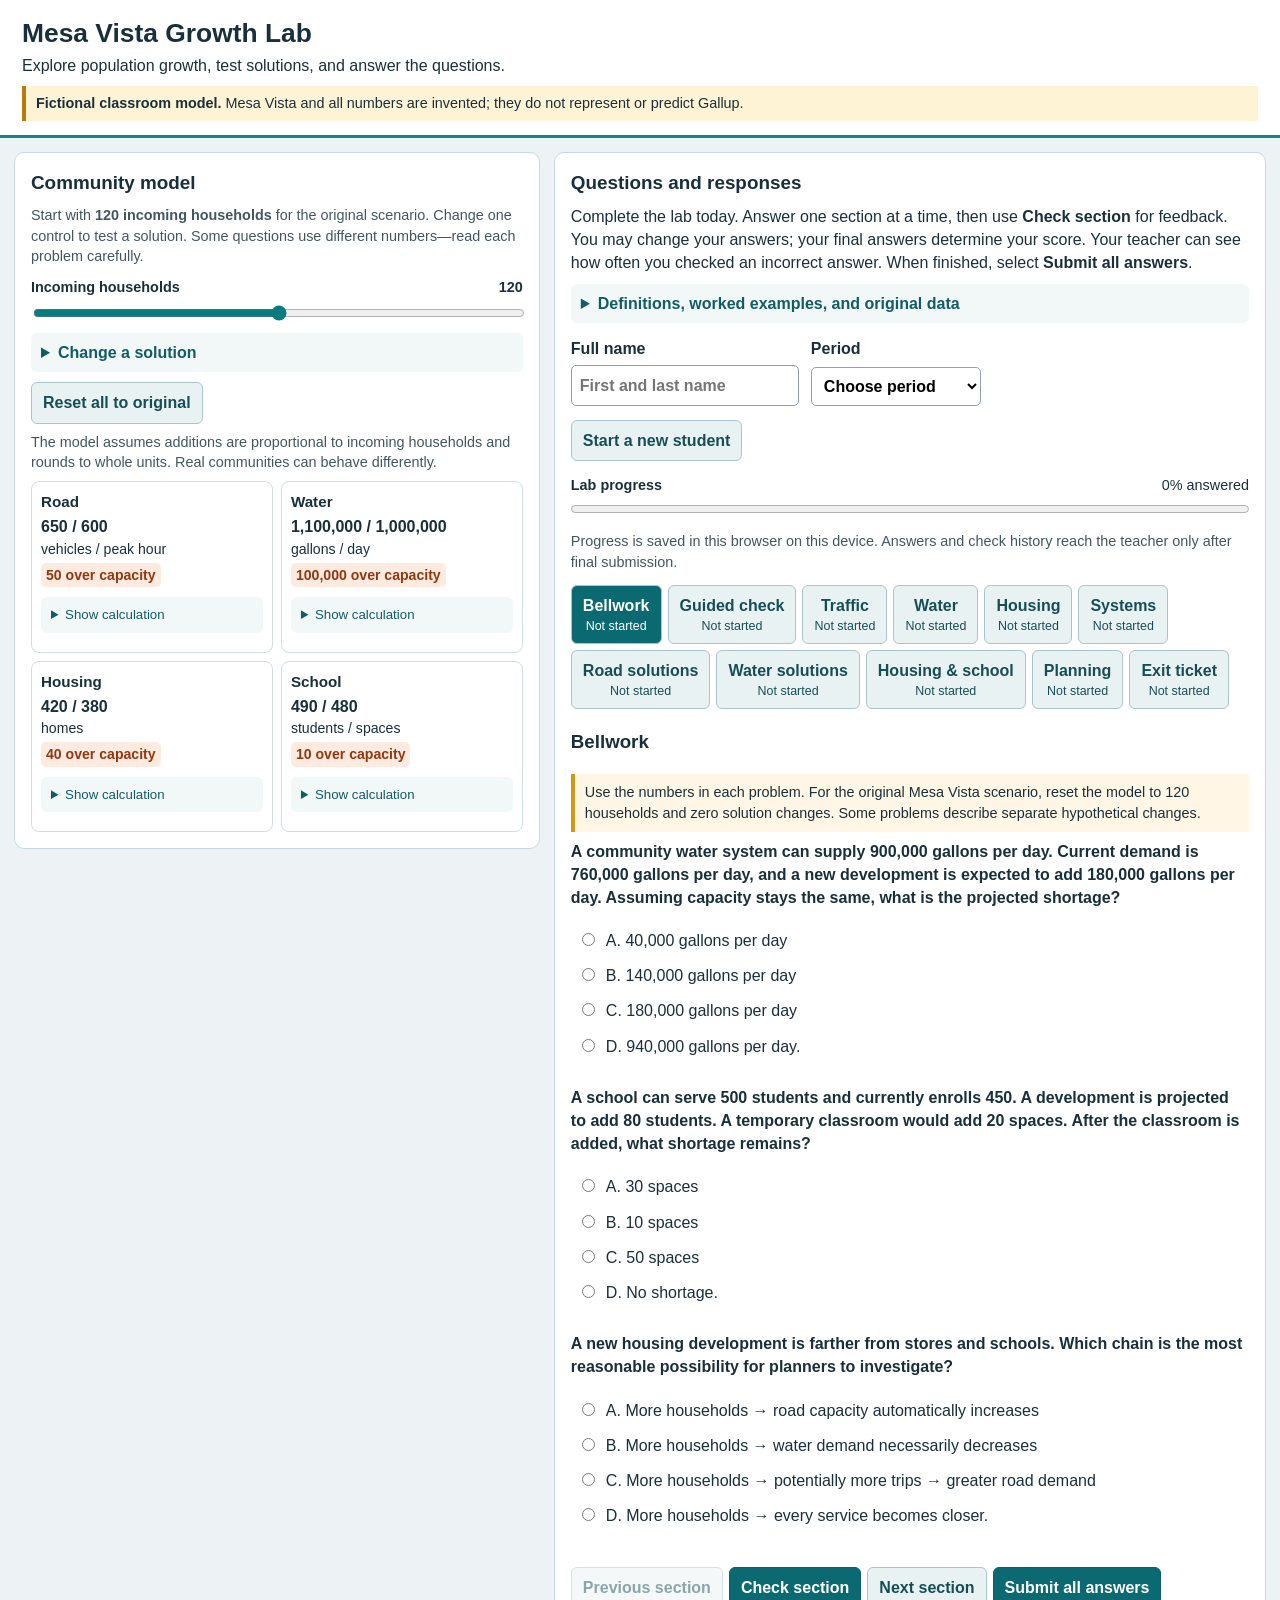
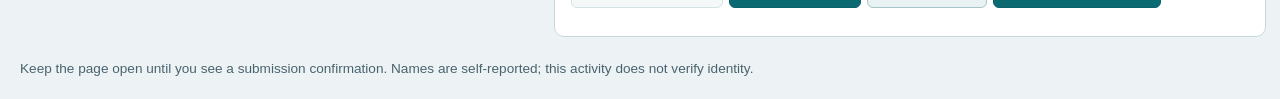
==== growth/index.html @ 90cc6297 "Replace question counts with a progress bar" ====
<!doctype html>
<html lang="en"><head><meta charset="utf-8"><meta name="viewport" content="width=device-width, initial-scale=1"><title>Mesa Vista Growth Lab</title><link rel="stylesheet" href="mesa-vista-quiz-v3.css"></head>
<body><header class="site-header"><div><h1>Mesa Vista Growth Lab</h1><p>Explore population growth, test solutions, and answer the questions.</p></div><div class="fiction"><strong>Fictional classroom model.</strong> Mesa Vista and all numbers are invented; they do not represent or predict Gallup.</div></header>
<main class="workspace"><aside class="model panel" aria-label="Interactive community model"><h2>Community model</h2><p class="note">Start with <strong>120 incoming households</strong> for the original scenario. Change one control to test a solution. Some questions use different numbers—read each problem carefully.</p>
<label class="control" for="households"><span>Incoming households <output id="count">120</output></span><input id="households" type="range" min="0" max="240" value="120" step="1"></label>
<details><summary>Change a solution</summary><p class="note">These controls are independent fictional changes. A change does not affect other systems automatically.</p><label class="control">Fewer road trips per peak hour <input id="road-reduction" type="number" min="0" max="500" step="1" value="0"></label><label class="control">Added water capacity (gallons/day) <input id="water-added" type="number" min="0" max="1000000" step="10000" value="0"></label><label class="control">Added suitable homes <input id="homes-added" type="number" min="0" max="500" step="1" value="0"></label><label class="control">Added school spaces <input id="school-added" type="number" min="0" max="500" step="1" value="0"></label></details>
<button id="reset" type="button" class="secondary">Reset all to original</button><p class="note">The model assumes additions are proportional to incoming households and rounds to whole units. Real communities can behave differently.</p><div id="cards" class="cards" aria-live="polite"></div></aside>
<section class="quiz panel" id="quiz"><h2>Questions and responses</h2><p>Complete the lab today. Answer one section at a time, then use <strong>Check section</strong> for feedback. You may change your answers; your final answers determine your score. Your teacher can see how often you checked an incorrect answer. When finished, select <strong>Submit all answers</strong>.</p>
<details class="reference"><summary>Definitions, worked examples, and original data</summary><p><strong>Demand</strong> is the amount needed; <strong>capacity</strong> is the amount a system can provide. Compare the same units and time period. If demand is higher, shortage = demand − capacity. If capacity is higher, unused capacity = capacity − demand.</p><p><strong>Example 1:</strong> 420 + 70 = 490 students. With 480 spaces, the shortage is 10.</p><p><strong>Example 2:</strong> 440 students + 80 = 520; 500 spaces + 30 = 530; 10 spaces remain.</p><p><strong>Percentage change:</strong> change ÷ original amount × 100. An increase of 30 from 120 is 25%.</p><p><strong>Original data at 120 households:</strong> Road 450 + 200 vehicles, capacity 600 per peak hour. Water 800,000 + 300,000 gallons/day, capacity 1,000,000. Housing 300 occupied + 120 incoming households, 380 homes total. School 420 + 70 students, capacity 480.</p><p><strong>Project choices:</strong> A costs 90 credits and adds 150,000 gallons/day of water capacity; B costs 70 credits and adds 30 school spaces; C costs 60 credits and adds 25 homes. The budget is 100 credits. These are separate fictional alternatives.</p></details>
<div class="identity"><label>Full name <input id="student-name" autocomplete="name" maxlength="100" placeholder="First and last name"></label><label>Period <select id="student-period"><option value="">Choose period</option><option value="6">Period 6</option><option value="7">Period 7</option></select></label></div><div class="identity-actions"><button id="new-student" type="button" class="secondary">Start a new student</button></div><div class="progress-wrap"><div class="progress-heading"><strong>Lab progress</strong><span id="progress-label">0% complete</span></div><progress id="progress" value="0" max="100" aria-label="Lab progress"></progress></div><p class="note">Progress is saved in this browser on this device. Answers and check history reach the teacher only after final submission.</p><nav id="section-nav" class="quiz-nav" aria-label="Question sections"></nav><div id="quiz-content"></div><p id="check-status" role="status"></p><div class="quiz-actions"><button type="button" id="previous" class="secondary">Previous section</button><button type="button" id="check-section">Check section</button><button type="button" id="next" class="secondary">Next section</button><button type="button" id="submit">Submit all answers</button></div><p id="submit-status" role="status"></p></section></main>
<footer>Keep the page open until you see a submission confirmation. Names are self-reported; this activity does not verify identity.</footer><script src="mesa-vista-questions-v2.js"></script><script src="mesa-vista-model-v2.js"></script><script src="mesa-vista-quiz-v3.js"></script></body></html>
---- growth/mesa-vista-quiz-v3.css ----
:root{font-family:Arial,sans-serif;color:#18303b;background:#edf3f5;line-height:1.45}*{box-sizing:border-box}body{margin:0}.site-header{padding:14px 22px;background:#fff;border-bottom:3px solid #17828a}.site-header h1{font-size:1.65rem;margin:0}.site-header p{margin:2px 0 9px}.fiction{background:#fff3d5;border-left:4px solid #bb7907;padding:7px 10px;font-size:.9rem}.workspace{display:grid;grid-template-columns:minmax(330px,42%) minmax(0,1fr);gap:14px;max-width:1600px;margin:0 auto;padding:14px}.panel{background:white;border:1px solid #c7d9de;border-radius:10px;padding:16px;min-width:0}.model{position:sticky;top:12px;align-self:start;max-height:calc(100vh - 24px);overflow:auto}.panel h2{font-size:1.18rem;margin:0 0 8px}.panel p{margin:8px 0}.note{font-size:.9rem;color:#405762}.control{display:grid;gap:5px;font-size:.9rem;font-weight:bold;margin:10px 0}.control span{display:flex;justify-content:space-between;gap:10px}.control input[type=range]{width:100%;accent-color:#087b7e}.control input[type=number],.identity input,.identity select{font:inherit;padding:8px;border:1px solid #8aa3ac;border-radius:5px;width:100%;background:#fff}.cards{display:grid;grid-template-columns:1fr 1fr;gap:8px}.card{border:1px solid #cfdee1;border-radius:8px;padding:9px;font-size:.88rem}.card h3{font-size:.95rem;margin:0 0 2px}.card .metric{font-weight:bold;font-size:1rem}.status{font-weight:bold;display:inline-block;border-radius:5px;padding:2px 5px;margin-top:4px}.over{background:#ffeadf;color:#913811}.under{background:#e2f3e9;color:#165d38}.even{background:#e8eef4;color:#304c5b}.calc{font-size:.83rem}.calc summary{font-weight:normal}.reference,.model details{background:#f2f7f8;border-radius:6px;padding:8px 10px;margin:10px 0}summary{cursor:pointer;font-weight:bold;color:#125c64}.identity{display:flex;flex-wrap:wrap;gap:12px;margin:14px 0}.identity label{font-weight:bold;display:grid;gap:4px;min-width:170px}.identity-actions{display:flex;align-items:center;gap:14px;flex-wrap:wrap}.quiz-nav,.quiz-actions{display:flex;gap:6px;flex-wrap:wrap;margin:12px 0}button{font:inherit;font-weight:bold;padding:8px 11px;border:1px solid #09616b;border-radius:6px;background:#0b6972;color:white;cursor:pointer}.secondary,.quiz-nav button{background:#e9f2f3;color:#174e56;border-color:#a8c5c9}.quiz-nav button.active{background:#0b6972;color:white}.quiz-nav button.complete{border:2px solid #308353}.quiz-nav button span{font-size:.78rem;font-weight:normal;display:block}.quiz-nav button:focus-visible,button:focus-visible,input:focus-visible,select:focus-visible,summary:focus-visible{outline:3px solid #e3a02a;outline-offset:2px}button:disabled{opacity:.5;cursor:default}.question{border:0;border-top:1px solid #d2e1e5;padding:14px 0;margin:0;min-width:0}.question legend{font-weight:bold;padding:0 4px 0 0;white-space:normal}.choice{display:flex;gap:8px;align-items:flex-start;padding:6px;border-radius:5px;cursor:pointer}.choice:hover{background:#eff7f8}.choice input{margin-top:4px;accent-color:#0b6972}.feedback{font-size:.9rem;font-weight:bold;margin:6px 0}.correct{color:#176839}.incorrect{color:#a1391b}.pending{color:#435d68}.scenario-reminder{border-left:4px solid #d29715;background:#fff6e5;padding:8px 10px;font-size:.9rem}#submit-status,#check-status{font-weight:bold;white-space:pre-wrap}footer{padding:8px 20px 20px;color:#49636e;font-size:.85rem}@media(max-width:800px){.workspace{grid-template-columns:1fr}.model{position:static;max-height:none}.cards{grid-template-columns:repeat(2,minmax(0,1fr))}}@media(max-width:460px){.cards{grid-template-columns:1fr}.site-header{padding:12px}.workspace{padding:8px}.identity label{width:100%}}

.progress-wrap{margin:14px 0}.progress-heading{display:flex;justify-content:space-between;gap:12px;font-size:.9rem}.progress-wrap progress{display:block;width:100%;height:16px;margin-top:5px;accent-color:#0b6972}
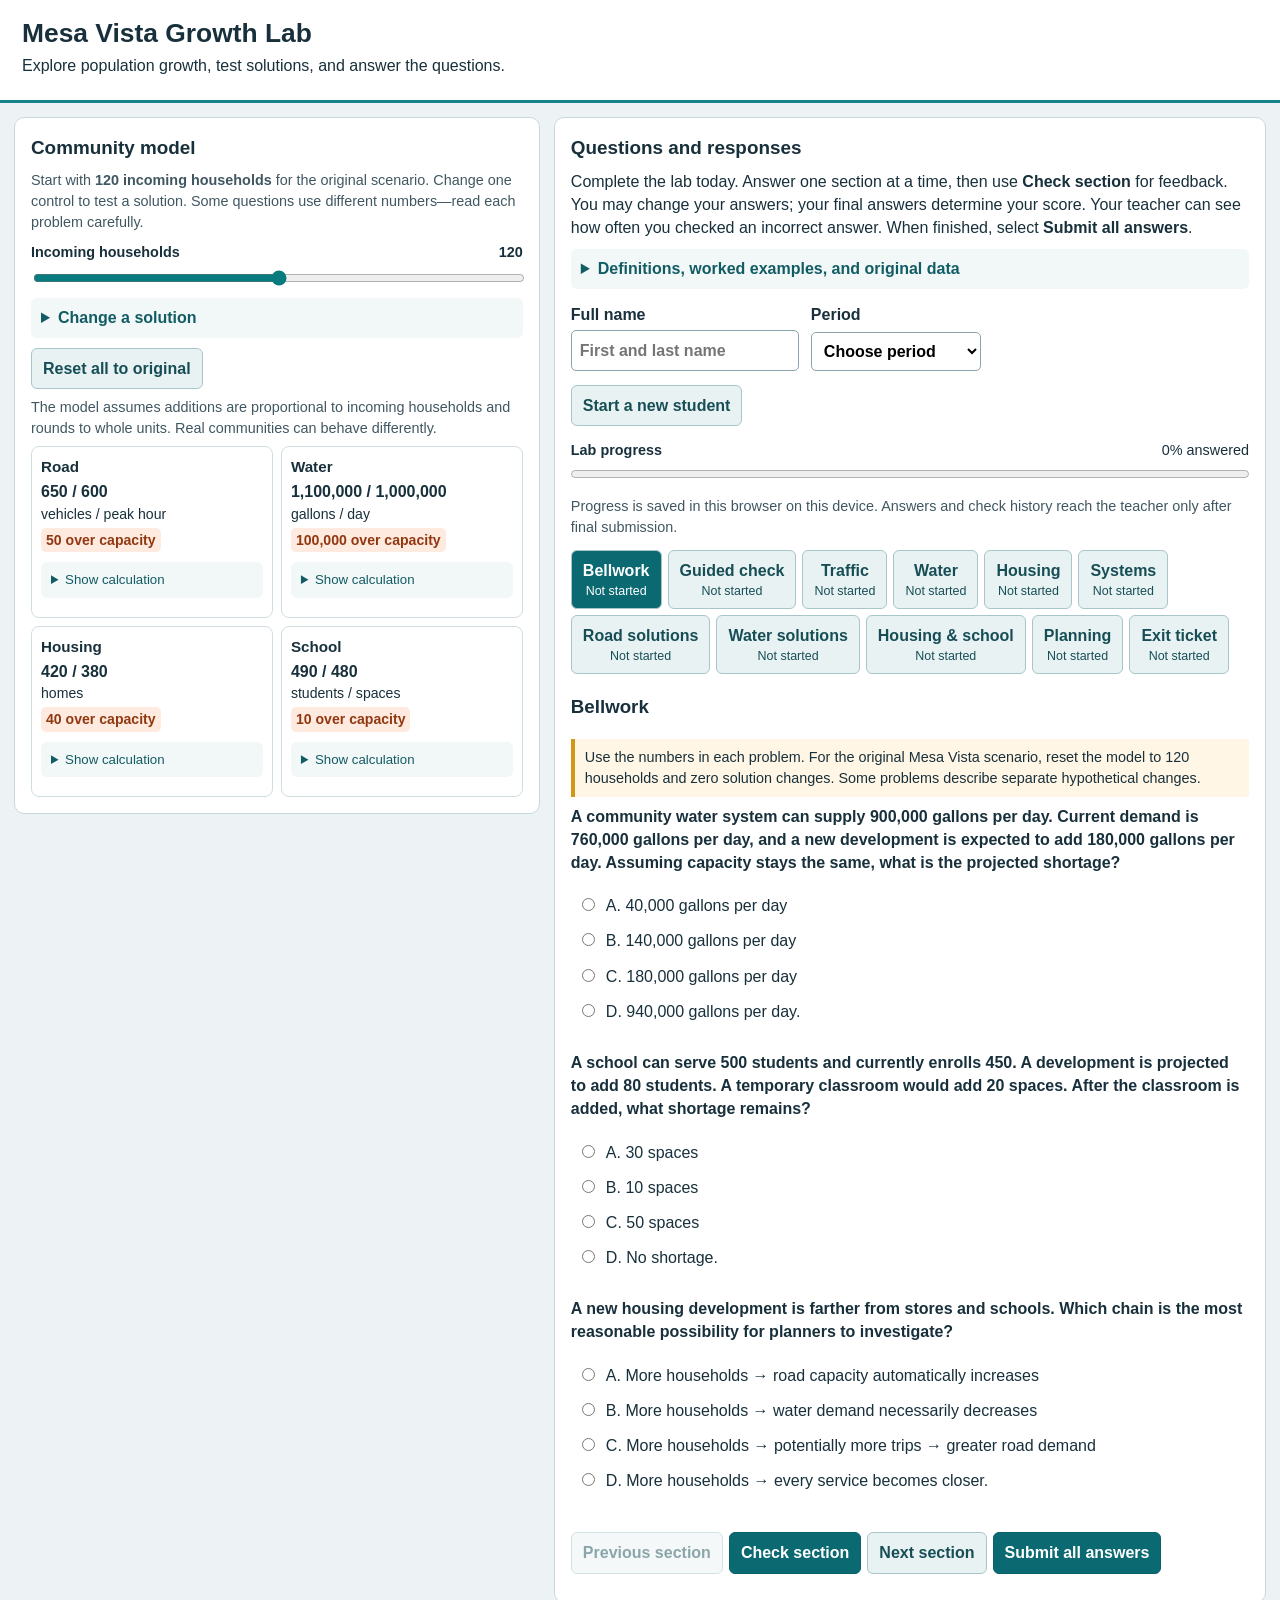
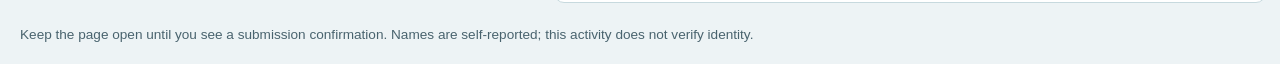
==== commit 71d9105f: "Remove top notice from growth lab" ====
--- a/growth/index.html
+++ b/growth/index.html
@@ -1,6 +1,6 @@
 <!doctype html>
 <html lang="en"><head><meta charset="utf-8"><meta name="viewport" content="width=device-width, initial-scale=1"><title>Mesa Vista Growth Lab</title><link rel="stylesheet" href="mesa-vista-quiz-v3.css"></head>
-<body><header class="site-header"><div><h1>Mesa Vista Growth Lab</h1><p>Explore population growth, test solutions, and answer the questions.</p></div><div class="fiction"><strong>Fictional classroom model.</strong> Mesa Vista and all numbers are invented; they do not represent or predict Gallup.</div></header>
+<body><header class="site-header"><div><h1>Mesa Vista Growth Lab</h1><p>Explore population growth, test solutions, and answer the questions.</p></div></header>
 <main class="workspace"><aside class="model panel" aria-label="Interactive community model"><h2>Community model</h2><p class="note">Start with <strong>120 incoming households</strong> for the original scenario. Change one control to test a solution. Some questions use different numbers—read each problem carefully.</p>
 <label class="control" for="households"><span>Incoming households <output id="count">120</output></span><input id="households" type="range" min="0" max="240" value="120" step="1"></label>
 <details><summary>Change a solution</summary><p class="note">These controls are independent fictional changes. A change does not affect other systems automatically.</p><label class="control">Fewer road trips per peak hour <input id="road-reduction" type="number" min="0" max="500" step="1" value="0"></label><label class="control">Added water capacity (gallons/day) <input id="water-added" type="number" min="0" max="1000000" step="10000" value="0"></label><label class="control">Added suitable homes <input id="homes-added" type="number" min="0" max="500" step="1" value="0"></label><label class="control">Added school spaces <input id="school-added" type="number" min="0" max="500" step="1" value="0"></label></details>
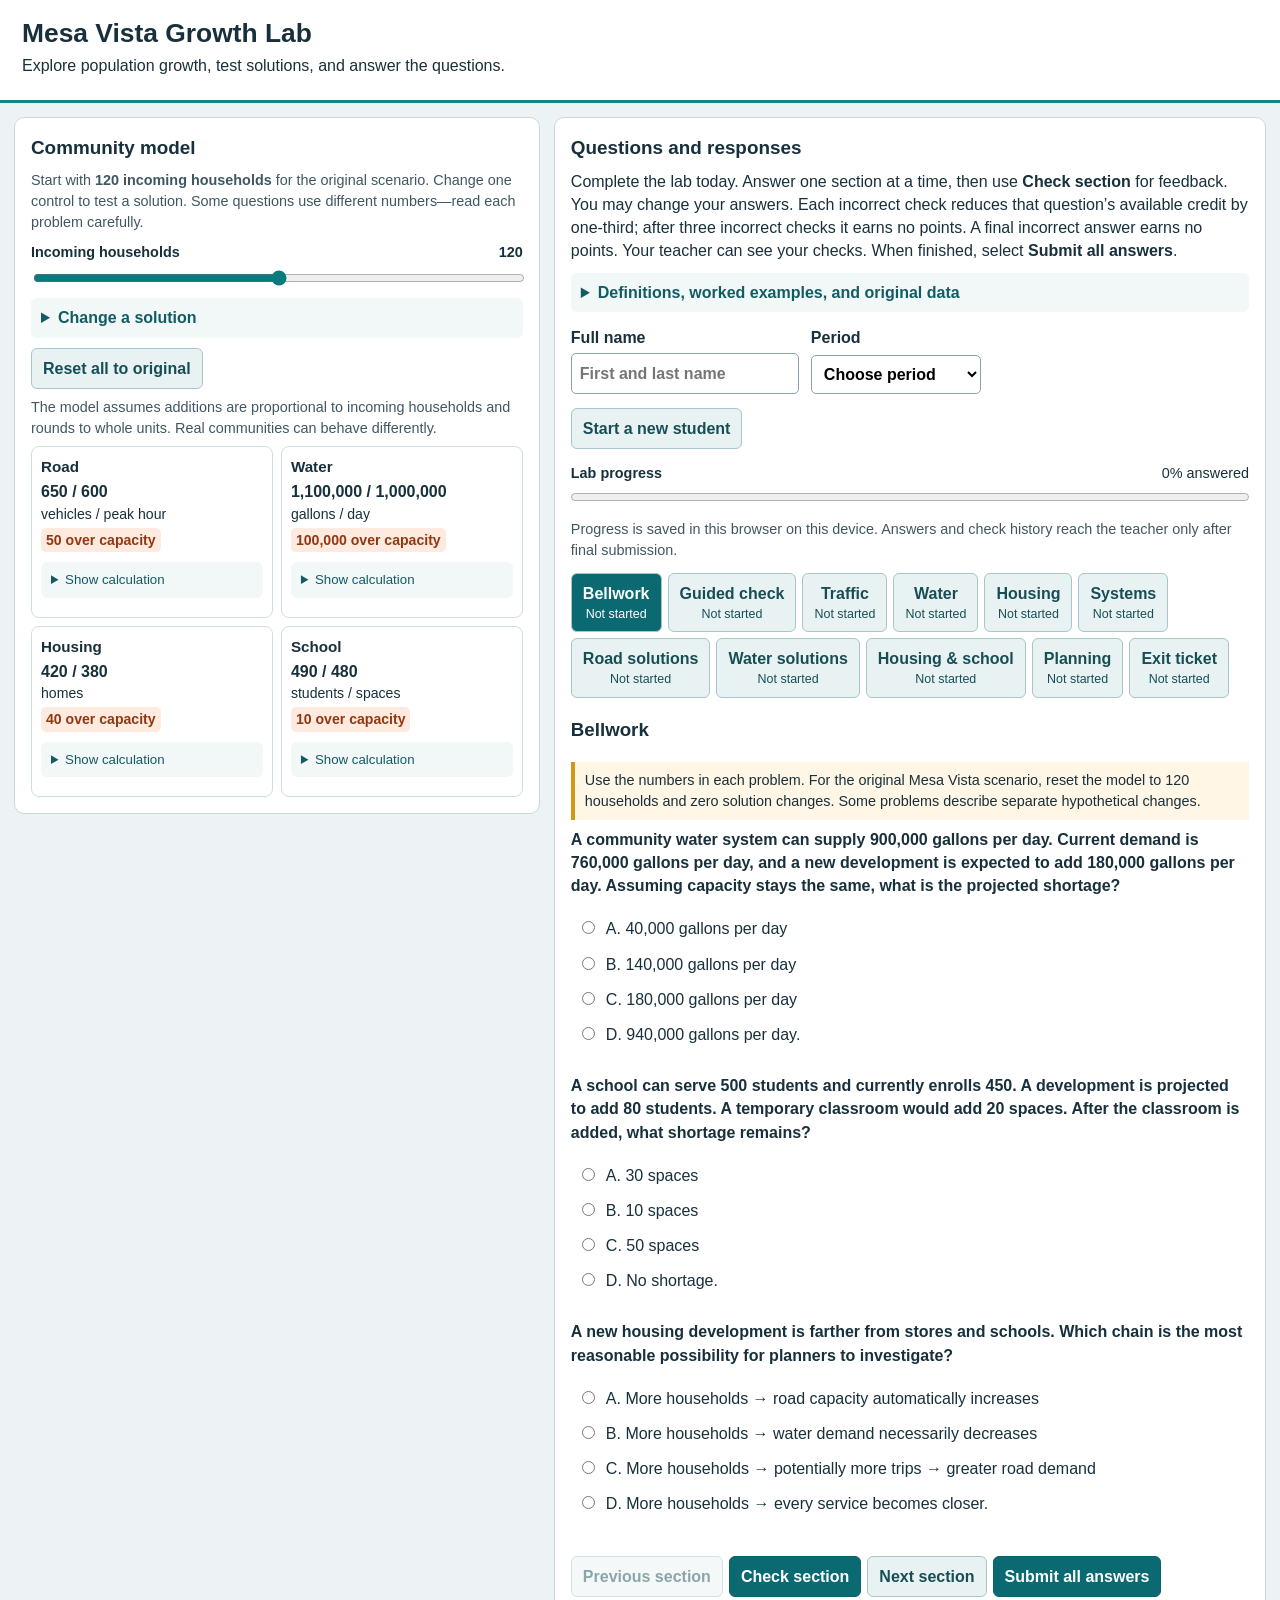
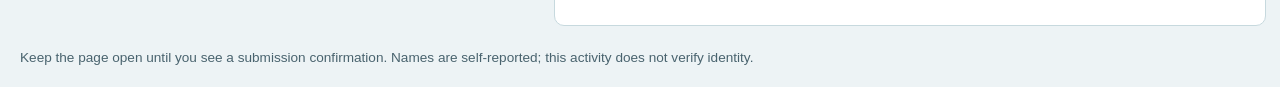
==== commit 085eb4e7: "Explain partial-credit scoring" ====
--- a/growth/index.html
+++ b/growth/index.html
@@ -5,8 +5,8 @@
 <label class="control" for="households"><span>Incoming households <output id="count">120</output></span><input id="households" type="range" min="0" max="240" value="120" step="1"></label>
 <details><summary>Change a solution</summary><p class="note">These controls are independent fictional changes. A change does not affect other systems automatically.</p><label class="control">Fewer road trips per peak hour <input id="road-reduction" type="number" min="0" max="500" step="1" value="0"></label><label class="control">Added water capacity (gallons/day) <input id="water-added" type="number" min="0" max="1000000" step="10000" value="0"></label><label class="control">Added suitable homes <input id="homes-added" type="number" min="0" max="500" step="1" value="0"></label><label class="control">Added school spaces <input id="school-added" type="number" min="0" max="500" step="1" value="0"></label></details>
 <button id="reset" type="button" class="secondary">Reset all to original</button><p class="note">The model assumes additions are proportional to incoming households and rounds to whole units. Real communities can behave differently.</p><div id="cards" class="cards" aria-live="polite"></div></aside>
-<section class="quiz panel" id="quiz"><h2>Questions and responses</h2><p>Complete the lab today. Answer one section at a time, then use <strong>Check section</strong> for feedback. You may change your answers; your final answers determine your score. Your teacher can see how often you checked an incorrect answer. When finished, select <strong>Submit all answers</strong>.</p>
+<section class="quiz panel" id="quiz"><h2>Questions and responses</h2><p>Complete the lab today. Answer one section at a time, then use <strong>Check section</strong> for feedback. You may change your answers. Each incorrect check reduces that question’s available credit by one-third; after three incorrect checks it earns no points. A final incorrect answer earns no points. Your teacher can see your checks. When finished, select <strong>Submit all answers</strong>.</p>
 <details class="reference"><summary>Definitions, worked examples, and original data</summary><p><strong>Demand</strong> is the amount needed; <strong>capacity</strong> is the amount a system can provide. Compare the same units and time period. If demand is higher, shortage = demand − capacity. If capacity is higher, unused capacity = capacity − demand.</p><p><strong>Example 1:</strong> 420 + 70 = 490 students. With 480 spaces, the shortage is 10.</p><p><strong>Example 2:</strong> 440 students + 80 = 520; 500 spaces + 30 = 530; 10 spaces remain.</p><p><strong>Percentage change:</strong> change ÷ original amount × 100. An increase of 30 from 120 is 25%.</p><p><strong>Original data at 120 households:</strong> Road 450 + 200 vehicles, capacity 600 per peak hour. Water 800,000 + 300,000 gallons/day, capacity 1,000,000. Housing 300 occupied + 120 incoming households, 380 homes total. School 420 + 70 students, capacity 480.</p><p><strong>Project choices:</strong> A costs 90 credits and adds 150,000 gallons/day of water capacity; B costs 70 credits and adds 30 school spaces; C costs 60 credits and adds 25 homes. The budget is 100 credits. These are separate fictional alternatives.</p></details>
 <div class="identity"><label>Full name <input id="student-name" autocomplete="name" maxlength="100" placeholder="First and last name"></label><label>Period <select id="student-period"><option value="">Choose period</option><option value="6">Period 6</option><option value="7">Period 7</option></select></label></div><div class="identity-actions"><button id="new-student" type="button" class="secondary">Start a new student</button></div><div class="progress-wrap"><div class="progress-heading"><strong>Lab progress</strong><span id="progress-label">0% complete</span></div><progress id="progress" value="0" max="100" aria-label="Lab progress"></progress></div><p class="note">Progress is saved in this browser on this device. Answers and check history reach the teacher only after final submission.</p><nav id="section-nav" class="quiz-nav" aria-label="Question sections"></nav><div id="quiz-content"></div><p id="check-status" role="status"></p><div class="quiz-actions"><button type="button" id="previous" class="secondary">Previous section</button><button type="button" id="check-section">Check section</button><button type="button" id="next" class="secondary">Next section</button><button type="button" id="submit">Submit all answers</button></div><p id="submit-status" role="status"></p></section></main>
-<footer>Keep the page open until you see a submission confirmation. Names are self-reported; this activity does not verify identity.</footer><script src="mesa-vista-questions-v2.js"></script><script src="mesa-vista-model-v2.js"></script><script src="mesa-vista-quiz-v3.js"></script></body></html>
+<footer>Keep the page open until you see a submission confirmation. Names are self-reported; this activity does not verify identity.</footer><script src="mesa-vista-questions-v2.js"></script><script src="mesa-vista-model-v2.js"></script><script src="mesa-vista-quiz-v4.js"></script></body></html>
 
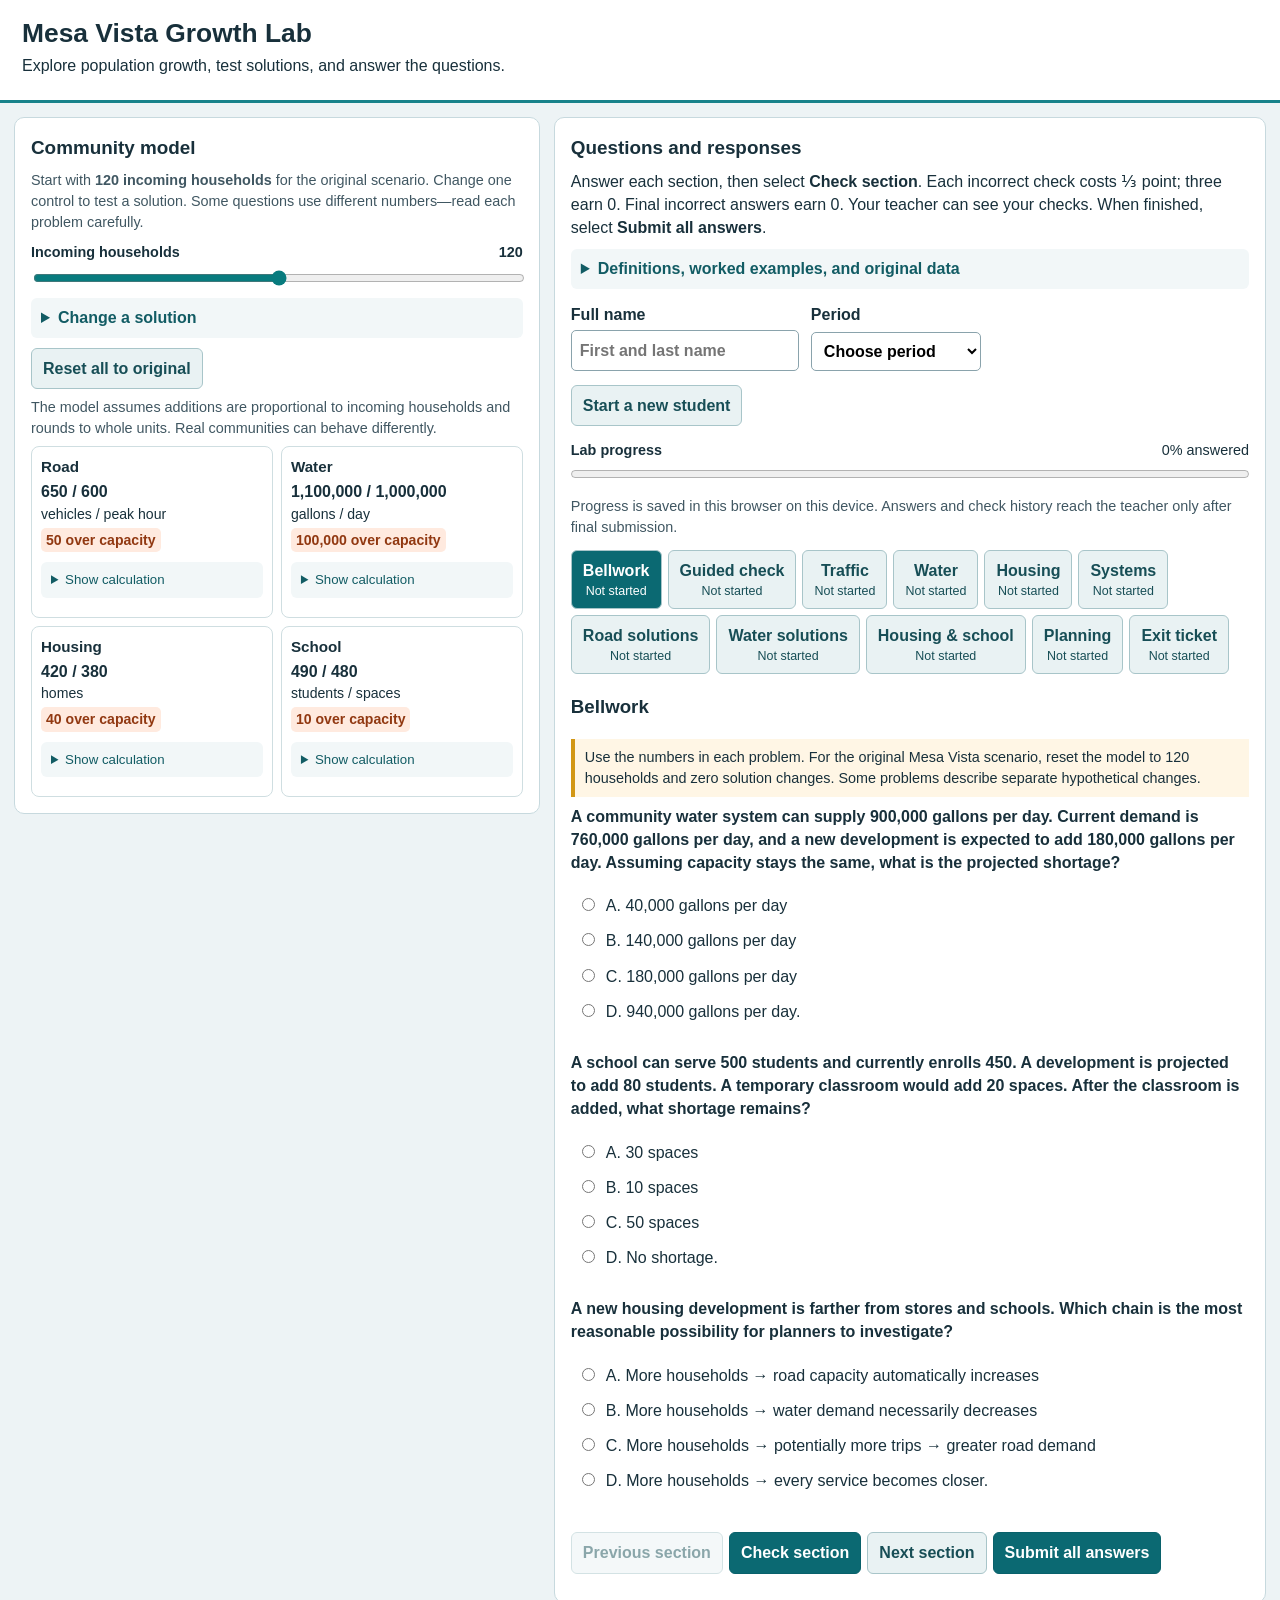
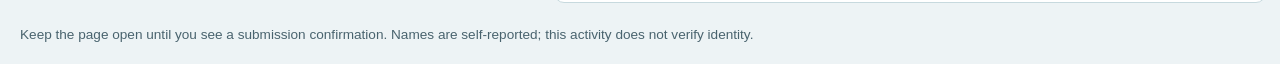
==== commit 8782ea65: "Shorten student lab directions" ====
--- a/growth/index.html
+++ b/growth/index.html
@@ -5,7 +5,7 @@
 <label class="control" for="households"><span>Incoming households <output id="count">120</output></span><input id="households" type="range" min="0" max="240" value="120" step="1"></label>
 <details><summary>Change a solution</summary><p class="note">These controls are independent fictional changes. A change does not affect other systems automatically.</p><label class="control">Fewer road trips per peak hour <input id="road-reduction" type="number" min="0" max="500" step="1" value="0"></label><label class="control">Added water capacity (gallons/day) <input id="water-added" type="number" min="0" max="1000000" step="10000" value="0"></label><label class="control">Added suitable homes <input id="homes-added" type="number" min="0" max="500" step="1" value="0"></label><label class="control">Added school spaces <input id="school-added" type="number" min="0" max="500" step="1" value="0"></label></details>
 <button id="reset" type="button" class="secondary">Reset all to original</button><p class="note">The model assumes additions are proportional to incoming households and rounds to whole units. Real communities can behave differently.</p><div id="cards" class="cards" aria-live="polite"></div></aside>
-<section class="quiz panel" id="quiz"><h2>Questions and responses</h2><p>Complete the lab today. Answer one section at a time, then use <strong>Check section</strong> for feedback. You may change your answers. Each incorrect check reduces that question’s available credit by one-third; after three incorrect checks it earns no points. A final incorrect answer earns no points. Your teacher can see your checks. When finished, select <strong>Submit all answers</strong>.</p>
+<section class="quiz panel" id="quiz"><h2>Questions and responses</h2><p>Answer each section, then select <strong>Check section</strong>. Each incorrect check costs ⅓ point; three earn 0. Final incorrect answers earn 0. Your teacher can see your checks. When finished, select <strong>Submit all answers</strong>.</p>
 <details class="reference"><summary>Definitions, worked examples, and original data</summary><p><strong>Demand</strong> is the amount needed; <strong>capacity</strong> is the amount a system can provide. Compare the same units and time period. If demand is higher, shortage = demand − capacity. If capacity is higher, unused capacity = capacity − demand.</p><p><strong>Example 1:</strong> 420 + 70 = 490 students. With 480 spaces, the shortage is 10.</p><p><strong>Example 2:</strong> 440 students + 80 = 520; 500 spaces + 30 = 530; 10 spaces remain.</p><p><strong>Percentage change:</strong> change ÷ original amount × 100. An increase of 30 from 120 is 25%.</p><p><strong>Original data at 120 households:</strong> Road 450 + 200 vehicles, capacity 600 per peak hour. Water 800,000 + 300,000 gallons/day, capacity 1,000,000. Housing 300 occupied + 120 incoming households, 380 homes total. School 420 + 70 students, capacity 480.</p><p><strong>Project choices:</strong> A costs 90 credits and adds 150,000 gallons/day of water capacity; B costs 70 credits and adds 30 school spaces; C costs 60 credits and adds 25 homes. The budget is 100 credits. These are separate fictional alternatives.</p></details>
 <div class="identity"><label>Full name <input id="student-name" autocomplete="name" maxlength="100" placeholder="First and last name"></label><label>Period <select id="student-period"><option value="">Choose period</option><option value="6">Period 6</option><option value="7">Period 7</option></select></label></div><div class="identity-actions"><button id="new-student" type="button" class="secondary">Start a new student</button></div><div class="progress-wrap"><div class="progress-heading"><strong>Lab progress</strong><span id="progress-label">0% complete</span></div><progress id="progress" value="0" max="100" aria-label="Lab progress"></progress></div><p class="note">Progress is saved in this browser on this device. Answers and check history reach the teacher only after final submission.</p><nav id="section-nav" class="quiz-nav" aria-label="Question sections"></nav><div id="quiz-content"></div><p id="check-status" role="status"></p><div class="quiz-actions"><button type="button" id="previous" class="secondary">Previous section</button><button type="button" id="check-section">Check section</button><button type="button" id="next" class="secondary">Next section</button><button type="button" id="submit">Submit all answers</button></div><p id="submit-status" role="status"></p></section></main>
 <footer>Keep the page open until you see a submission confirmation. Names are self-reported; this activity does not verify identity.</footer><script src="mesa-vista-questions-v2.js"></script><script src="mesa-vista-model-v2.js"></script><script src="mesa-vista-quiz-v4.js"></script></body></html>
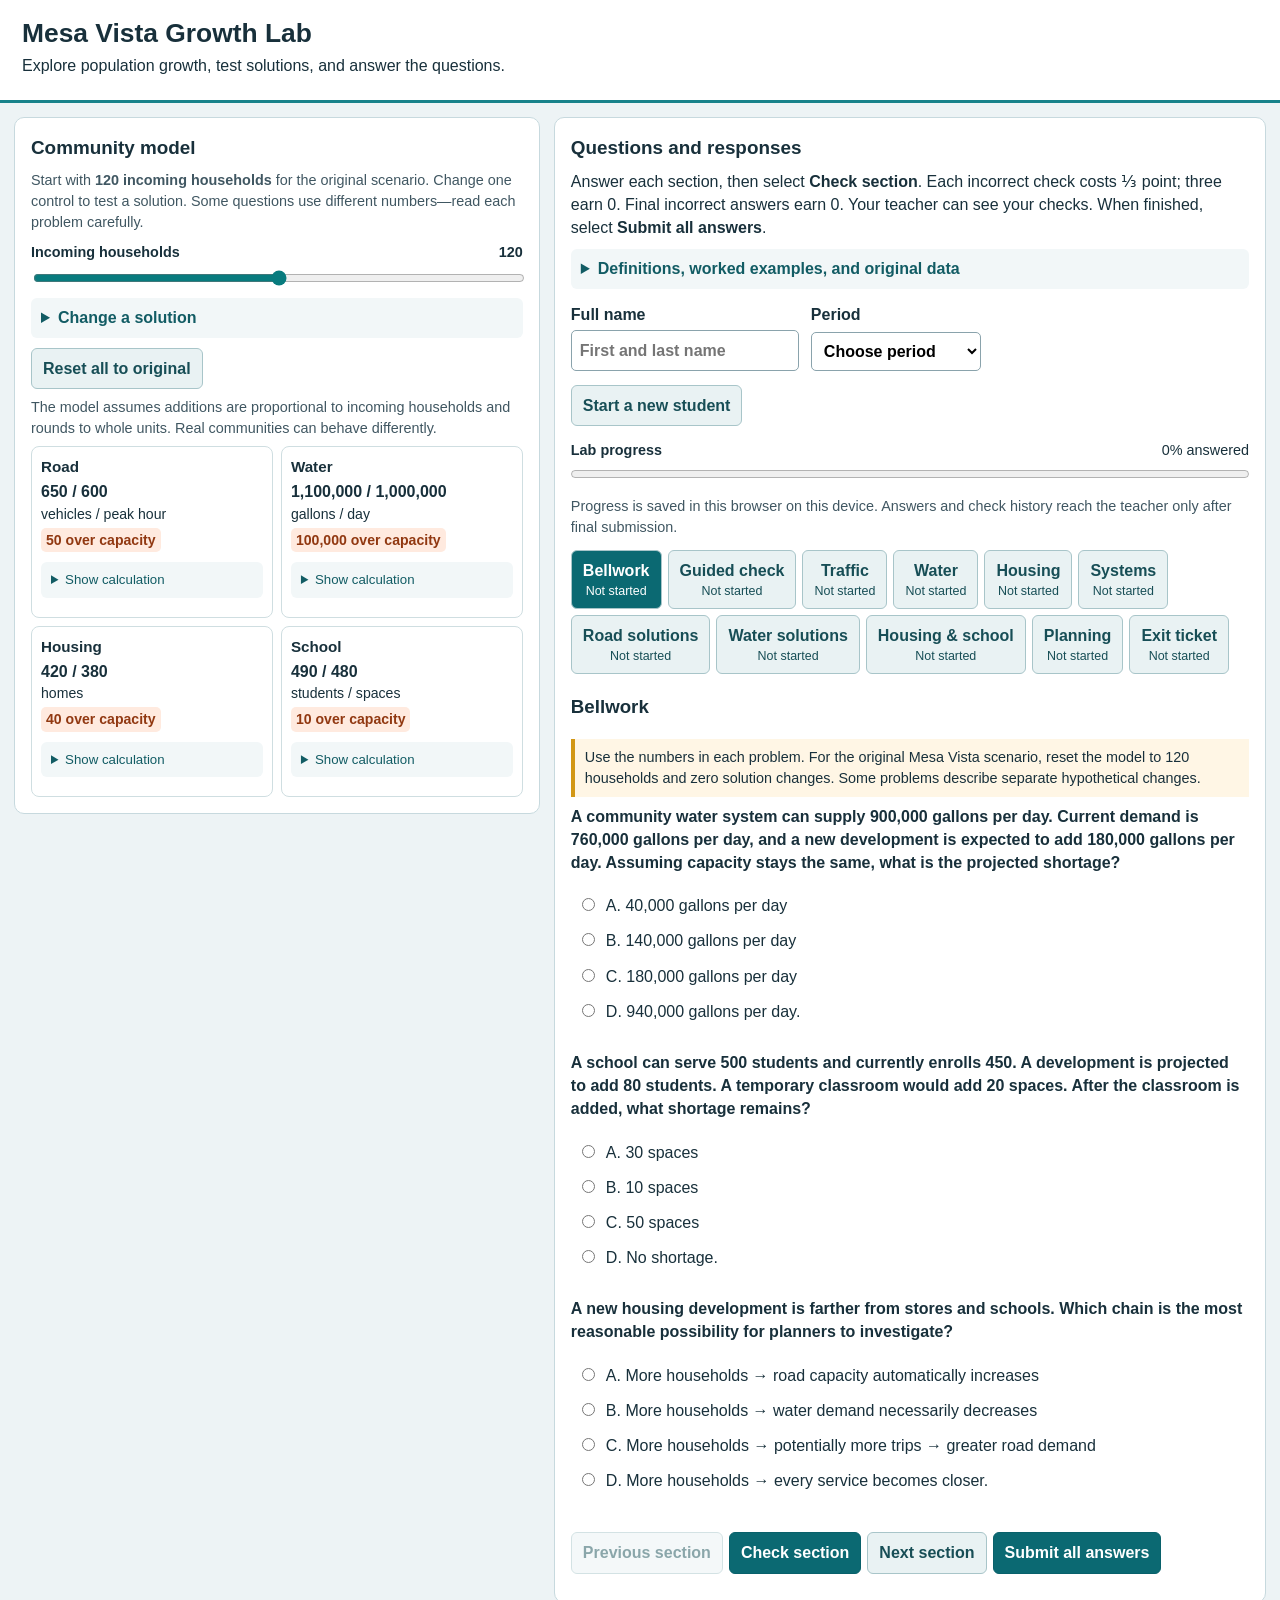
==== commit b623516d: "Remove lab footer" ====
--- a/growth/index.html
+++ b/growth/index.html
@@ -8,5 +8,5 @@
 <section class="quiz panel" id="quiz"><h2>Questions and responses</h2><p>Answer each section, then select <strong>Check section</strong>. Each incorrect check costs ⅓ point; three earn 0. Final incorrect answers earn 0. Your teacher can see your checks. When finished, select <strong>Submit all answers</strong>.</p>
 <details class="reference"><summary>Definitions, worked examples, and original data</summary><p><strong>Demand</strong> is the amount needed; <strong>capacity</strong> is the amount a system can provide. Compare the same units and time period. If demand is higher, shortage = demand − capacity. If capacity is higher, unused capacity = capacity − demand.</p><p><strong>Example 1:</strong> 420 + 70 = 490 students. With 480 spaces, the shortage is 10.</p><p><strong>Example 2:</strong> 440 students + 80 = 520; 500 spaces + 30 = 530; 10 spaces remain.</p><p><strong>Percentage change:</strong> change ÷ original amount × 100. An increase of 30 from 120 is 25%.</p><p><strong>Original data at 120 households:</strong> Road 450 + 200 vehicles, capacity 600 per peak hour. Water 800,000 + 300,000 gallons/day, capacity 1,000,000. Housing 300 occupied + 120 incoming households, 380 homes total. School 420 + 70 students, capacity 480.</p><p><strong>Project choices:</strong> A costs 90 credits and adds 150,000 gallons/day of water capacity; B costs 70 credits and adds 30 school spaces; C costs 60 credits and adds 25 homes. The budget is 100 credits. These are separate fictional alternatives.</p></details>
 <div class="identity"><label>Full name <input id="student-name" autocomplete="name" maxlength="100" placeholder="First and last name"></label><label>Period <select id="student-period"><option value="">Choose period</option><option value="6">Period 6</option><option value="7">Period 7</option></select></label></div><div class="identity-actions"><button id="new-student" type="button" class="secondary">Start a new student</button></div><div class="progress-wrap"><div class="progress-heading"><strong>Lab progress</strong><span id="progress-label">0% complete</span></div><progress id="progress" value="0" max="100" aria-label="Lab progress"></progress></div><p class="note">Progress is saved in this browser on this device. Answers and check history reach the teacher only after final submission.</p><nav id="section-nav" class="quiz-nav" aria-label="Question sections"></nav><div id="quiz-content"></div><p id="check-status" role="status"></p><div class="quiz-actions"><button type="button" id="previous" class="secondary">Previous section</button><button type="button" id="check-section">Check section</button><button type="button" id="next" class="secondary">Next section</button><button type="button" id="submit">Submit all answers</button></div><p id="submit-status" role="status"></p></section></main>
-<footer>Keep the page open until you see a submission confirmation. Names are self-reported; this activity does not verify identity.</footer><script src="mesa-vista-questions-v2.js"></script><script src="mesa-vista-model-v2.js"></script><script src="mesa-vista-quiz-v4.js"></script></body></html>
+<script src="mesa-vista-questions-v2.js"></script><script src="mesa-vista-model-v2.js"></script><script src="mesa-vista-quiz-v4.js"></script></body></html>
 
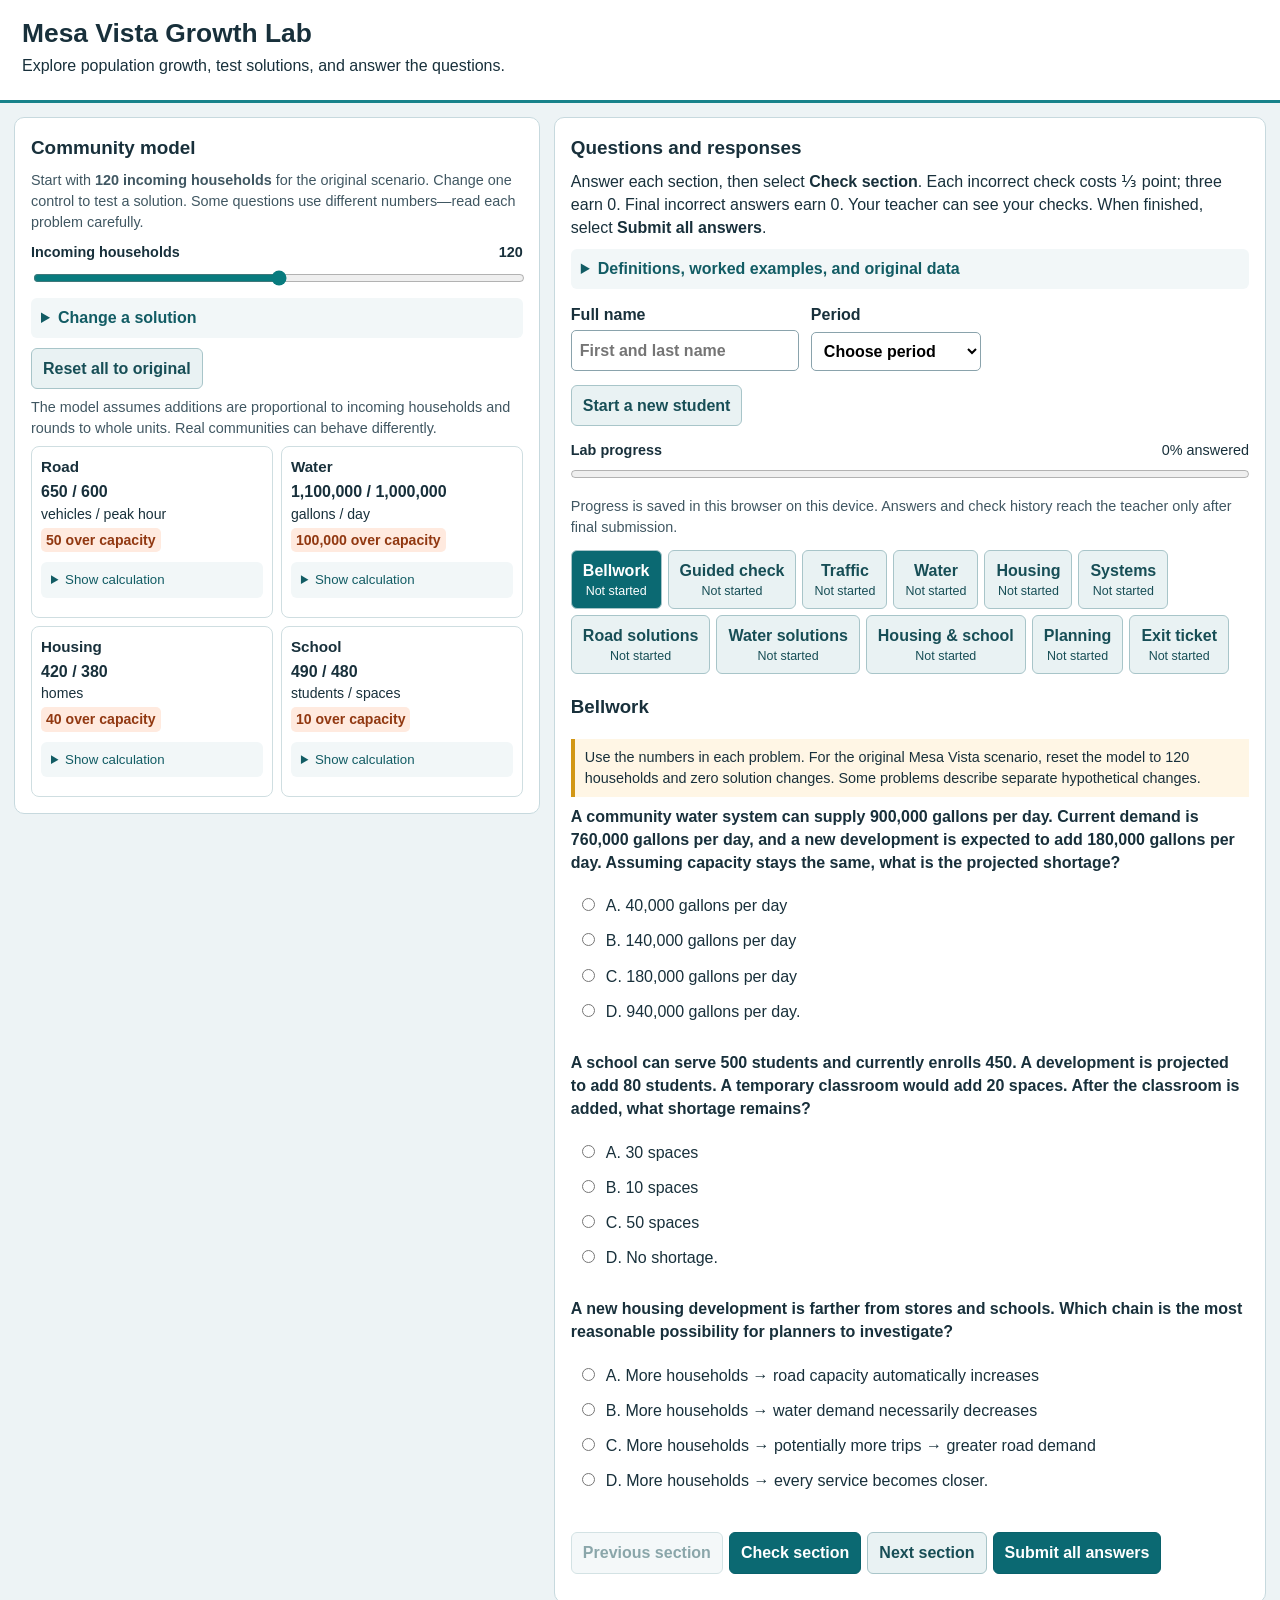
==== commit e52d27ee: "Publish interactive model questions" ====
--- a/growth/index.html
+++ b/growth/index.html
@@ -8,5 +8,5 @@
 <section class="quiz panel" id="quiz"><h2>Questions and responses</h2><p>Answer each section, then select <strong>Check section</strong>. Each incorrect check costs ⅓ point; three earn 0. Final incorrect answers earn 0. Your teacher can see your checks. When finished, select <strong>Submit all answers</strong>.</p>
 <details class="reference"><summary>Definitions, worked examples, and original data</summary><p><strong>Demand</strong> is the amount needed; <strong>capacity</strong> is the amount a system can provide. Compare the same units and time period. If demand is higher, shortage = demand − capacity. If capacity is higher, unused capacity = capacity − demand.</p><p><strong>Example 1:</strong> 420 + 70 = 490 students. With 480 spaces, the shortage is 10.</p><p><strong>Example 2:</strong> 440 students + 80 = 520; 500 spaces + 30 = 530; 10 spaces remain.</p><p><strong>Percentage change:</strong> change ÷ original amount × 100. An increase of 30 from 120 is 25%.</p><p><strong>Original data at 120 households:</strong> Road 450 + 200 vehicles, capacity 600 per peak hour. Water 800,000 + 300,000 gallons/day, capacity 1,000,000. Housing 300 occupied + 120 incoming households, 380 homes total. School 420 + 70 students, capacity 480.</p><p><strong>Project choices:</strong> A costs 90 credits and adds 150,000 gallons/day of water capacity; B costs 70 credits and adds 30 school spaces; C costs 60 credits and adds 25 homes. The budget is 100 credits. These are separate fictional alternatives.</p></details>
 <div class="identity"><label>Full name <input id="student-name" autocomplete="name" maxlength="100" placeholder="First and last name"></label><label>Period <select id="student-period"><option value="">Choose period</option><option value="6">Period 6</option><option value="7">Period 7</option></select></label></div><div class="identity-actions"><button id="new-student" type="button" class="secondary">Start a new student</button></div><div class="progress-wrap"><div class="progress-heading"><strong>Lab progress</strong><span id="progress-label">0% complete</span></div><progress id="progress" value="0" max="100" aria-label="Lab progress"></progress></div><p class="note">Progress is saved in this browser on this device. Answers and check history reach the teacher only after final submission.</p><nav id="section-nav" class="quiz-nav" aria-label="Question sections"></nav><div id="quiz-content"></div><p id="check-status" role="status"></p><div class="quiz-actions"><button type="button" id="previous" class="secondary">Previous section</button><button type="button" id="check-section">Check section</button><button type="button" id="next" class="secondary">Next section</button><button type="button" id="submit">Submit all answers</button></div><p id="submit-status" role="status"></p></section></main>
-<script src="mesa-vista-questions-v2.js"></script><script src="mesa-vista-model-v2.js"></script><script src="mesa-vista-quiz-v4.js"></script></body></html>
+<script src="mesa-vista-questions-v5.js"></script><script src="mesa-vista-model-v2.js"></script><script src="mesa-vista-quiz-v5.js"></script></body></html>
 
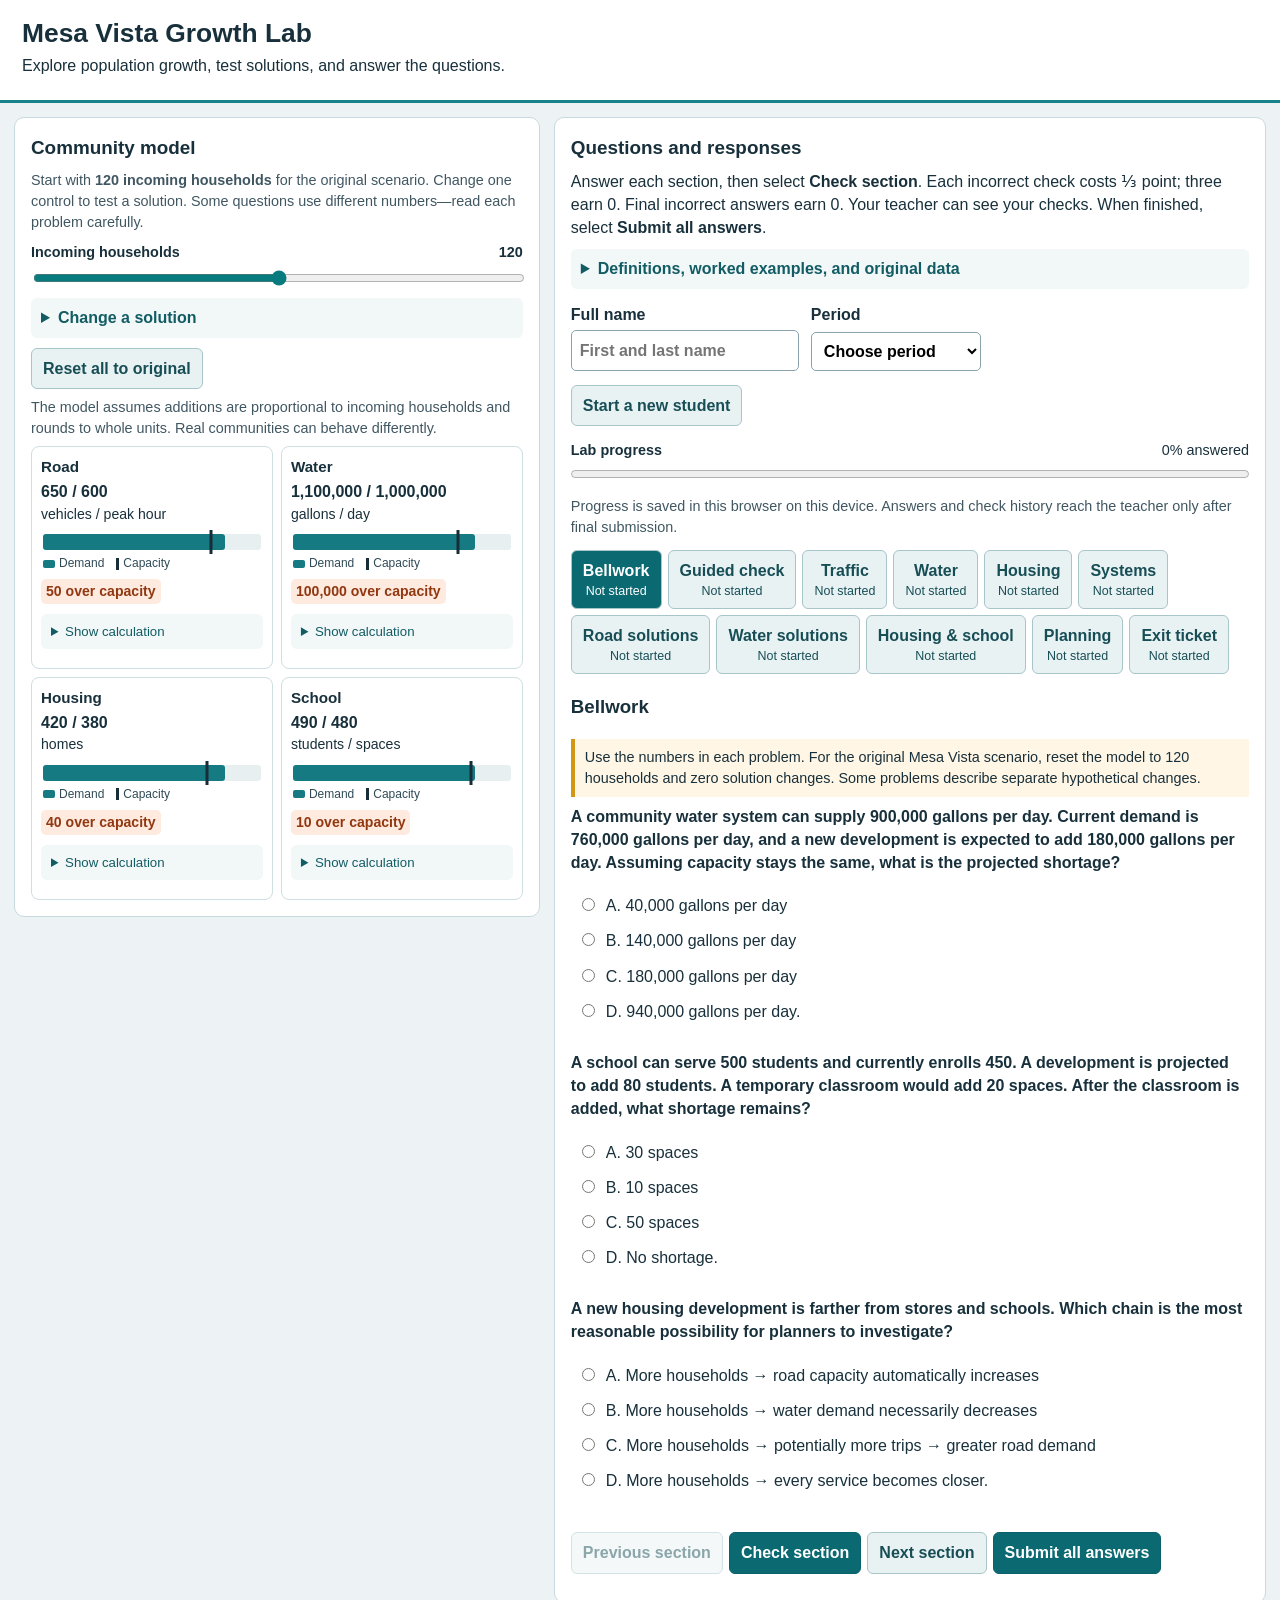
==== commit 04fb244a: "Publish hints and visual capacity markers" ====
--- a/growth/index.html
+++ b/growth/index.html
@@ -1,5 +1,5 @@
 <!doctype html>
-<html lang="en"><head><meta charset="utf-8"><meta name="viewport" content="width=device-width, initial-scale=1"><title>Mesa Vista Growth Lab</title><link rel="stylesheet" href="mesa-vista-quiz-v3.css"></head>
+<html lang="en"><head><meta charset="utf-8"><meta name="viewport" content="width=device-width, initial-scale=1"><title>Mesa Vista Growth Lab</title><link rel="stylesheet" href="mesa-vista-quiz-v6.css"></head>
 <body><header class="site-header"><div><h1>Mesa Vista Growth Lab</h1><p>Explore population growth, test solutions, and answer the questions.</p></div></header>
 <main class="workspace"><aside class="model panel" aria-label="Interactive community model"><h2>Community model</h2><p class="note">Start with <strong>120 incoming households</strong> for the original scenario. Change one control to test a solution. Some questions use different numbers—read each problem carefully.</p>
 <label class="control" for="households"><span>Incoming households <output id="count">120</output></span><input id="households" type="range" min="0" max="240" value="120" step="1"></label>
@@ -8,5 +8,5 @@
 <section class="quiz panel" id="quiz"><h2>Questions and responses</h2><p>Answer each section, then select <strong>Check section</strong>. Each incorrect check costs ⅓ point; three earn 0. Final incorrect answers earn 0. Your teacher can see your checks. When finished, select <strong>Submit all answers</strong>.</p>
 <details class="reference"><summary>Definitions, worked examples, and original data</summary><p><strong>Demand</strong> is the amount needed; <strong>capacity</strong> is the amount a system can provide. Compare the same units and time period. If demand is higher, shortage = demand − capacity. If capacity is higher, unused capacity = capacity − demand.</p><p><strong>Example 1:</strong> 420 + 70 = 490 students. With 480 spaces, the shortage is 10.</p><p><strong>Example 2:</strong> 440 students + 80 = 520; 500 spaces + 30 = 530; 10 spaces remain.</p><p><strong>Percentage change:</strong> change ÷ original amount × 100. An increase of 30 from 120 is 25%.</p><p><strong>Original data at 120 households:</strong> Road 450 + 200 vehicles, capacity 600 per peak hour. Water 800,000 + 300,000 gallons/day, capacity 1,000,000. Housing 300 occupied + 120 incoming households, 380 homes total. School 420 + 70 students, capacity 480.</p><p><strong>Project choices:</strong> A costs 90 credits and adds 150,000 gallons/day of water capacity; B costs 70 credits and adds 30 school spaces; C costs 60 credits and adds 25 homes. The budget is 100 credits. These are separate fictional alternatives.</p></details>
 <div class="identity"><label>Full name <input id="student-name" autocomplete="name" maxlength="100" placeholder="First and last name"></label><label>Period <select id="student-period"><option value="">Choose period</option><option value="6">Period 6</option><option value="7">Period 7</option></select></label></div><div class="identity-actions"><button id="new-student" type="button" class="secondary">Start a new student</button></div><div class="progress-wrap"><div class="progress-heading"><strong>Lab progress</strong><span id="progress-label">0% complete</span></div><progress id="progress" value="0" max="100" aria-label="Lab progress"></progress></div><p class="note">Progress is saved in this browser on this device. Answers and check history reach the teacher only after final submission.</p><nav id="section-nav" class="quiz-nav" aria-label="Question sections"></nav><div id="quiz-content"></div><p id="check-status" role="status"></p><div class="quiz-actions"><button type="button" id="previous" class="secondary">Previous section</button><button type="button" id="check-section">Check section</button><button type="button" id="next" class="secondary">Next section</button><button type="button" id="submit">Submit all answers</button></div><p id="submit-status" role="status"></p></section></main>
-<script src="mesa-vista-questions-v5.js"></script><script src="mesa-vista-model-v2.js"></script><script src="mesa-vista-quiz-v5.js"></script></body></html>
+<script src="mesa-vista-questions-v5.js"></script><script src="mesa-vista-model-v6.js"></script><script src="mesa-vista-quiz-v6.js"></script></body></html>
 
--- a/growth/mesa-vista-quiz-v6.css
+++ b/growth/mesa-vista-quiz-v6.css
@@ -0,0 +1,6 @@
+:root{font-family:Arial,sans-serif;color:#18303b;background:#edf3f5;line-height:1.45}*{box-sizing:border-box}body{margin:0}.site-header{padding:14px 22px;background:#fff;border-bottom:3px solid #17828a}.site-header h1{font-size:1.65rem;margin:0}.site-header p{margin:2px 0 9px}.fiction{background:#fff3d5;border-left:4px solid #bb7907;padding:7px 10px;font-size:.9rem}.workspace{display:grid;grid-template-columns:minmax(330px,42%) minmax(0,1fr);gap:14px;max-width:1600px;margin:0 auto;padding:14px}.panel{background:white;border:1px solid #c7d9de;border-radius:10px;padding:16px;min-width:0}.model{position:sticky;top:12px;align-self:start;max-height:calc(100vh - 24px);overflow:auto}.panel h2{font-size:1.18rem;margin:0 0 8px}.panel p{margin:8px 0}.note{font-size:.9rem;color:#405762}.control{display:grid;gap:5px;font-size:.9rem;font-weight:bold;margin:10px 0}.control span{display:flex;justify-content:space-between;gap:10px}.control input[type=range]{width:100%;accent-color:#087b7e}.control input[type=number],.identity input,.identity select{font:inherit;padding:8px;border:1px solid #8aa3ac;border-radius:5px;width:100%;background:#fff}.cards{display:grid;grid-template-columns:1fr 1fr;gap:8px}.card{border:1px solid #cfdee1;border-radius:8px;padding:9px;font-size:.88rem}.card h3{font-size:.95rem;margin:0 0 2px}.card .metric{font-weight:bold;font-size:1rem}.status{font-weight:bold;display:inline-block;border-radius:5px;padding:2px 5px;margin-top:4px}.over{background:#ffeadf;color:#913811}.under{background:#e2f3e9;color:#165d38}.even{background:#e8eef4;color:#304c5b}.calc{font-size:.83rem}.calc summary{font-weight:normal}.reference,.model details{background:#f2f7f8;border-radius:6px;padding:8px 10px;margin:10px 0}summary{cursor:pointer;font-weight:bold;color:#125c64}.identity{display:flex;flex-wrap:wrap;gap:12px;margin:14px 0}.identity label{font-weight:bold;display:grid;gap:4px;min-width:170px}.identity-actions{display:flex;align-items:center;gap:14px;flex-wrap:wrap}.quiz-nav,.quiz-actions{display:flex;gap:6px;flex-wrap:wrap;margin:12px 0}button{font:inherit;font-weight:bold;padding:8px 11px;border:1px solid #09616b;border-radius:6px;background:#0b6972;color:white;cursor:pointer}.secondary,.quiz-nav button{background:#e9f2f3;color:#174e56;border-color:#a8c5c9}.quiz-nav button.active{background:#0b6972;color:white}.quiz-nav button.complete{border:2px solid #308353}.quiz-nav button span{font-size:.78rem;font-weight:normal;display:block}.quiz-nav button:focus-visible,button:focus-visible,input:focus-visible,select:focus-visible,summary:focus-visible{outline:3px solid #e3a02a;outline-offset:2px}button:disabled{opacity:.5;cursor:default}.question{border:0;border-top:1px solid #d2e1e5;padding:14px 0;margin:0;min-width:0}.question legend{font-weight:bold;padding:0 4px 0 0;white-space:normal}.choice{display:flex;gap:8px;align-items:flex-start;padding:6px;border-radius:5px;cursor:pointer}.choice:hover{background:#eff7f8}.choice input{margin-top:4px;accent-color:#0b6972}.feedback{font-size:.9rem;font-weight:bold;margin:6px 0}.correct{color:#176839}.incorrect{color:#a1391b}.pending{color:#435d68}.scenario-reminder{border-left:4px solid #d29715;background:#fff6e5;padding:8px 10px;font-size:.9rem}#submit-status,#check-status{font-weight:bold;white-space:pre-wrap}footer{padding:8px 20px 20px;color:#49636e;font-size:.85rem}@media(max-width:800px){.workspace{grid-template-columns:1fr}.model{position:static;max-height:none}.cards{grid-template-columns:repeat(2,minmax(0,1fr))}}@media(max-width:460px){.cards{grid-template-columns:1fr}.site-header{padding:12px}.workspace{padding:8px}.identity label{width:100%}}
+
+.progress-wrap{margin:14px 0}.progress-heading{display:flex;justify-content:space-between;gap:12px;font-size:.9rem}.progress-wrap progress{display:block;width:100%;height:16px;margin-top:5px;accent-color:#0b6972}
+
+.capacity-chart{margin:10px 2px 5px}.chart-track{position:relative;height:16px;background:#e7eff1;border-radius:3px;overflow:visible}.demand-bar{height:100%;border-radius:3px;background:#167a82}.capacity-marker{position:absolute;top:-4px;bottom:-4px;width:3px;background:#182d38;transform:translateX(-50%)}.chart-key{display:flex;gap:12px;flex-wrap:wrap;font-size:.75rem;margin-top:5px;color:#304b57}.chart-key span{display:inline-flex;align-items:center;gap:4px}.demand-key{display:inline-block;width:12px;height:8px;background:#167a82;border-radius:2px}.marker-key{display:inline-block;width:3px;height:12px;background:#182d38}.card .status{margin-top:2px}
+
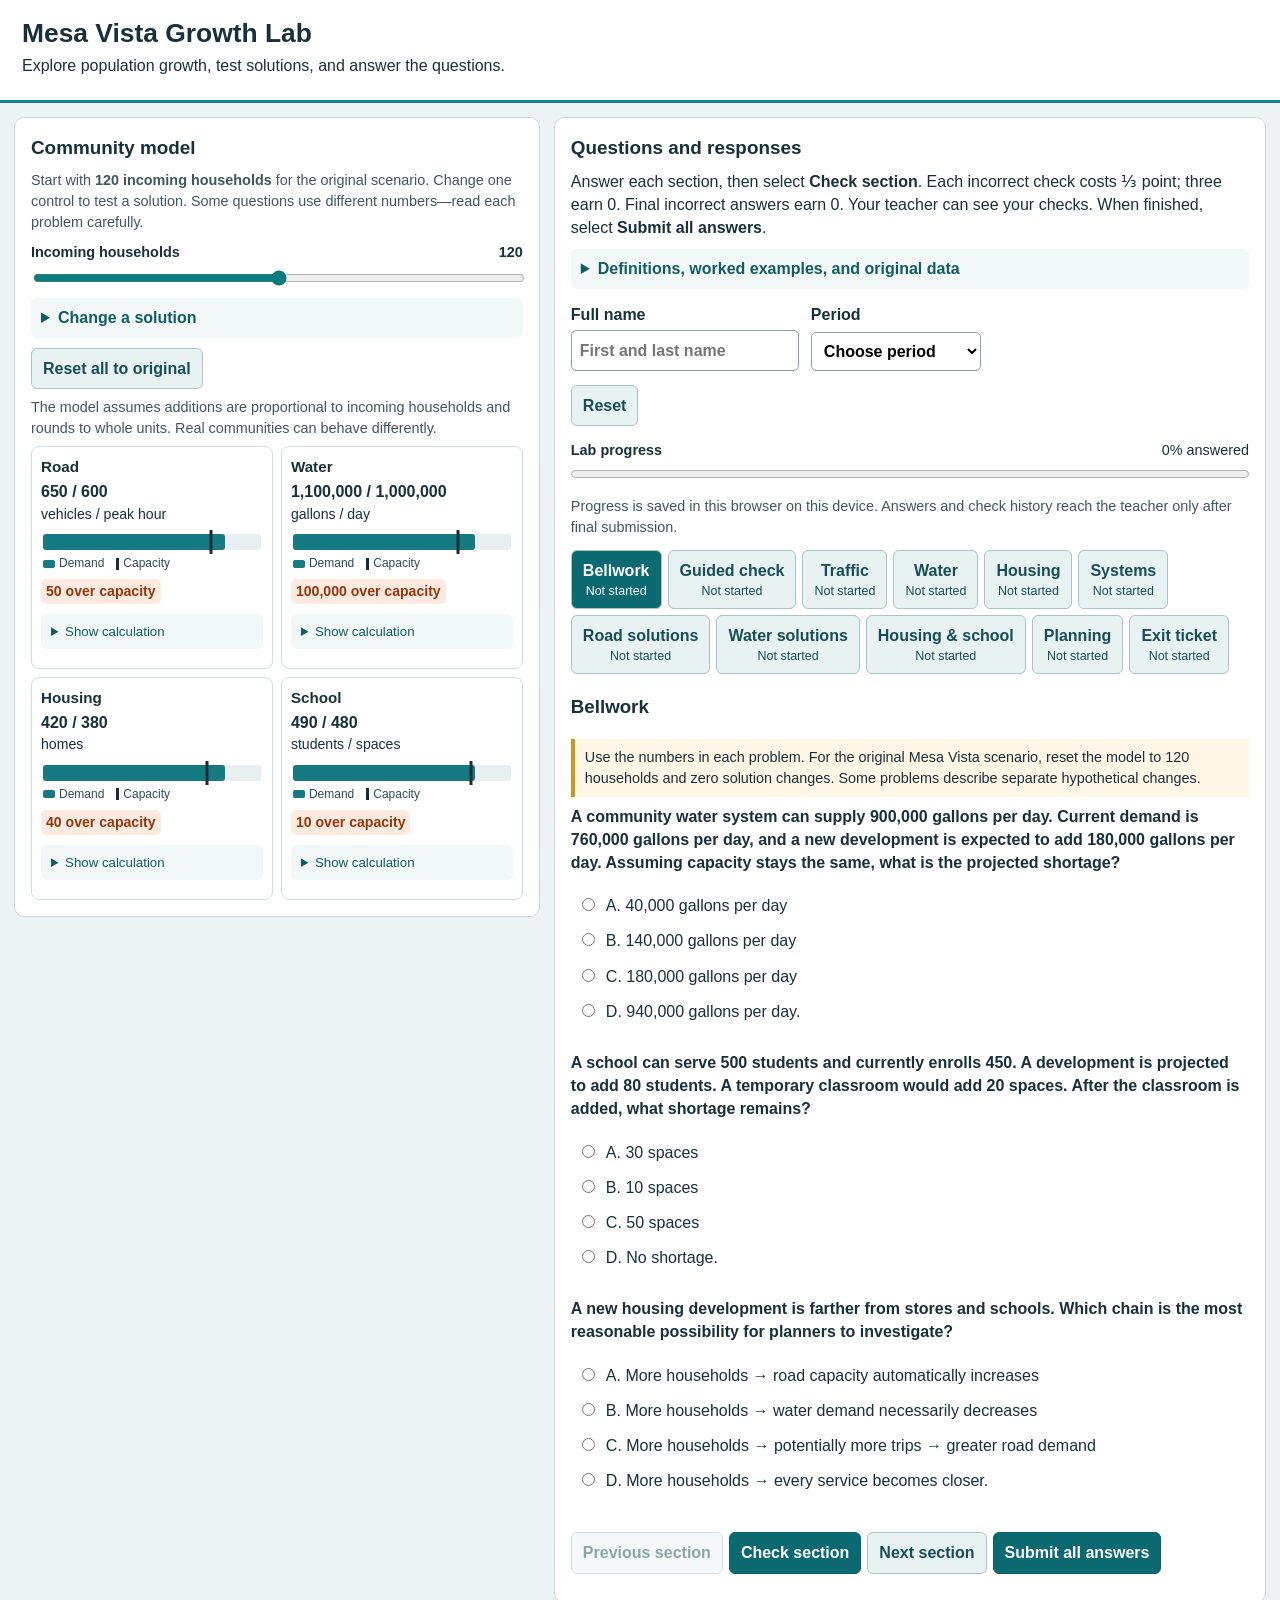
==== commit c8f73eb3: "Rename student reset button" ====
--- a/growth/index.html
+++ b/growth/index.html
@@ -7,6 +7,6 @@
 <button id="reset" type="button" class="secondary">Reset all to original</button><p class="note">The model assumes additions are proportional to incoming households and rounds to whole units. Real communities can behave differently.</p><div id="cards" class="cards" aria-live="polite"></div></aside>
 <section class="quiz panel" id="quiz"><h2>Questions and responses</h2><p>Answer each section, then select <strong>Check section</strong>. Each incorrect check costs ⅓ point; three earn 0. Final incorrect answers earn 0. Your teacher can see your checks. When finished, select <strong>Submit all answers</strong>.</p>
 <details class="reference"><summary>Definitions, worked examples, and original data</summary><p><strong>Demand</strong> is the amount needed; <strong>capacity</strong> is the amount a system can provide. Compare the same units and time period. If demand is higher, shortage = demand − capacity. If capacity is higher, unused capacity = capacity − demand.</p><p><strong>Example 1:</strong> 420 + 70 = 490 students. With 480 spaces, the shortage is 10.</p><p><strong>Example 2:</strong> 440 students + 80 = 520; 500 spaces + 30 = 530; 10 spaces remain.</p><p><strong>Percentage change:</strong> change ÷ original amount × 100. An increase of 30 from 120 is 25%.</p><p><strong>Original data at 120 households:</strong> Road 450 + 200 vehicles, capacity 600 per peak hour. Water 800,000 + 300,000 gallons/day, capacity 1,000,000. Housing 300 occupied + 120 incoming households, 380 homes total. School 420 + 70 students, capacity 480.</p><p><strong>Project choices:</strong> A costs 90 credits and adds 150,000 gallons/day of water capacity; B costs 70 credits and adds 30 school spaces; C costs 60 credits and adds 25 homes. The budget is 100 credits. These are separate fictional alternatives.</p></details>
-<div class="identity"><label>Full name <input id="student-name" autocomplete="name" maxlength="100" placeholder="First and last name"></label><label>Period <select id="student-period"><option value="">Choose period</option><option value="6">Period 6</option><option value="7">Period 7</option></select></label></div><div class="identity-actions"><button id="new-student" type="button" class="secondary">Start a new student</button></div><div class="progress-wrap"><div class="progress-heading"><strong>Lab progress</strong><span id="progress-label">0% complete</span></div><progress id="progress" value="0" max="100" aria-label="Lab progress"></progress></div><p class="note">Progress is saved in this browser on this device. Answers and check history reach the teacher only after final submission.</p><nav id="section-nav" class="quiz-nav" aria-label="Question sections"></nav><div id="quiz-content"></div><p id="check-status" role="status"></p><div class="quiz-actions"><button type="button" id="previous" class="secondary">Previous section</button><button type="button" id="check-section">Check section</button><button type="button" id="next" class="secondary">Next section</button><button type="button" id="submit">Submit all answers</button></div><p id="submit-status" role="status"></p></section></main>
-<script src="mesa-vista-questions-v5.js"></script><script src="mesa-vista-model-v6.js"></script><script src="mesa-vista-quiz-v6.js"></script></body></html>
+<div class="identity"><label>Full name <input id="student-name" autocomplete="name" maxlength="100" placeholder="First and last name"></label><label>Period <select id="student-period"><option value="">Choose period</option><option value="6">Period 6</option><option value="7">Period 7</option></select></label></div><div class="identity-actions"><button id="new-student" type="button" class="secondary">Reset</button></div><div class="progress-wrap"><div class="progress-heading"><strong>Lab progress</strong><span id="progress-label">0% complete</span></div><progress id="progress" value="0" max="100" aria-label="Lab progress"></progress></div><p class="note">Progress is saved in this browser on this device. Answers and check history reach the teacher only after final submission.</p><nav id="section-nav" class="quiz-nav" aria-label="Question sections"></nav><div id="quiz-content"></div><p id="check-status" role="status"></p><div class="quiz-actions"><button type="button" id="previous" class="secondary">Previous section</button><button type="button" id="check-section">Check section</button><button type="button" id="next" class="secondary">Next section</button><button type="button" id="submit">Submit all answers</button></div><p id="submit-status" role="status"></p></section></main>
+<script src="mesa-vista-questions-v5.js"></script><script src="mesa-vista-model-v6.js"></script><script src="mesa-vista-quiz-v7.js"></script></body></html>
 
